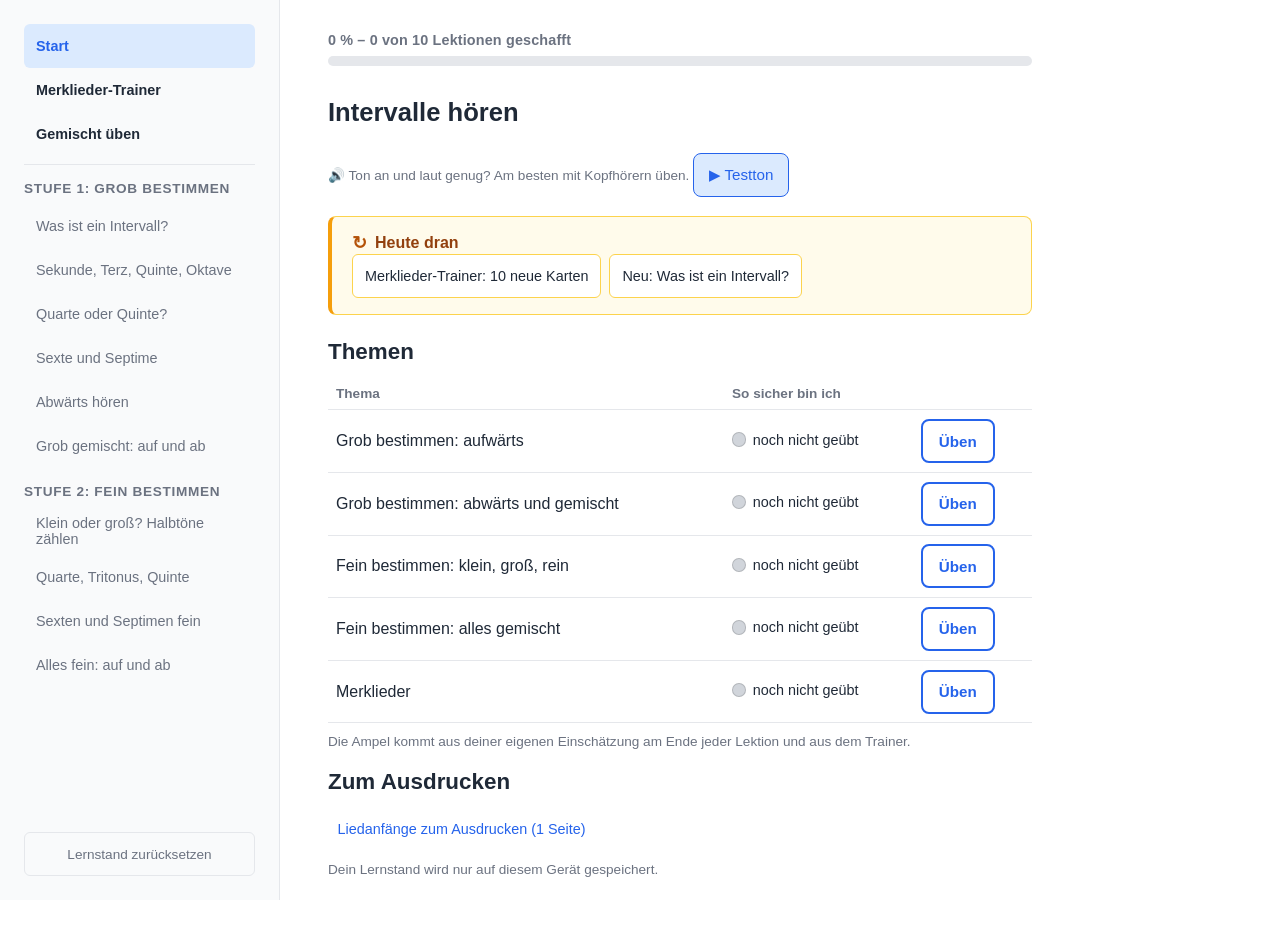
==== index.html @ 63606de2 "Lektion 2: nur große Terz, passend zum Merklied Co-Authored-By: Claude Opus 5.5 <noreply@anthropic.c" ====
<!DOCTYPE html>
<html lang="de">
<head>
  <meta charset="UTF-8">
  <meta name="viewport" content="width=device-width, initial-scale=1.0">
  <title>Intervalle hören</title>
  <link rel="stylesheet" href="css/style.css?v=1">
</head>
<body>
  <button class="menu-toggle" id="menu-toggle" aria-label="Menü">&#9776;</button>
  <aside id="sidebar">
    <div id="nav"></div>
    <button id="reset-progress">Lernstand zurücksetzen</button>
  </aside>
  <main id="content">
    <div id="progress-section">
      <div id="progress-label"></div>
      <div id="progress-bar-container"><div id="progress-bar"></div></div>
    </div>
    <div id="lesson-container"></div>
  </main>
  <script src="js/ka-daten.js?v=1"></script>
  <script src="js/progress.js?v=1"></script>
  <script src="js/exercises.js?v=1"></script>
  <script src="js/ton.js?v=1"></script>
  <script src="js/trainer.js?v=1"></script>
  <script src="js/renderer.js?v=1"></script>
  <script src="js/cards.js?v=1"></script>
  <script src="js/lessons-intervalle.js?v=2"></script>
  <script src="js/app.js?v=1"></script>
</body>
</html>
---- css/style.css ----
/* === CSS-Variablen === */
:root {
  --accent: #2563EB;
  --accent-light: #DBEAFE;
  --success: #16A34A;
  --error: #DC2626;
  --text: #1F2937;
  --text-light: #6B7280;
  --bg: #FFFFFF;
  --sidebar-bg: #F9FAFB;
  --border: #E5E7EB;
  --sidebar-width: 280px;
  --signal-high: #16A34A;
  --signal-low: #9CA3AF;
  --signal-carry: #F59E0B;
  --signal-active: #2563EB;
  --tap-min: 44px; /* Mindesthöhe für alles, was man antippt (iPad) */
}

/* === Reset === */
*,
*::before,
*::after {
  box-sizing: border-box;
  margin: 0;
  padding: 0;
}

/* === Body: CSS Grid Layout === */
body {
  display: grid;
  grid-template-columns: var(--sidebar-width) 1fr;
  min-height: 100vh;
  font-family: -apple-system, BlinkMacSystemFont, "Segoe UI", Roboto,
    "Helvetica Neue", Arial, sans-serif;
  color: var(--text);
  background: var(--bg);
}

/* === Sidebar === */
#sidebar {
  display: flex;
  flex-direction: column;
  background: var(--sidebar-bg);
  border-right: 1px solid var(--border);
  padding: 1.5rem;
  position: sticky;
  top: 0;
  height: 100vh;
  overflow-y: auto;
}

#sidebar h2 {
  font-size: 1.1rem;
  color: var(--accent);
  margin-bottom: 1.25rem;
  letter-spacing: 0.02em;
}

#sidebar h3 {
  font-size: 0.85rem;
  color: var(--text-light);
  text-transform: uppercase;
  letter-spacing: 0.05em;
  margin-bottom: 0.5rem;
  margin-top: 1rem;
}

#sidebar ul {
  list-style: none;
}

#sidebar li {
  padding: 0.5rem 0.75rem;
  border-radius: 6px;
  cursor: pointer;
  font-size: 0.9rem;
  color: var(--text);
  transition: background 0.15s ease;
}

#sidebar li:hover {
  background: var(--accent-light);
}

#sidebar li.active {
  background: var(--accent-light);
  color: var(--accent);
  font-weight: 600;
}

#sidebar li.completed {
  color: var(--success);
}

#sidebar li.in-progress {
  color: var(--text);
}

#sidebar li.not-started {
  color: var(--text-light);
}

/* Reset-Button: wird durch flex + margin-top:auto nach unten gedrückt */
#reset-progress {
  margin-top: auto;
  padding: 0.6rem 1rem;
  background: none;
  border: 1px solid var(--border);
  border-radius: 6px;
  color: var(--text-light);
  font-size: 0.85rem;
  cursor: pointer;
  transition: background 0.15s ease, color 0.15s ease;
}

#reset-progress:hover {
  background: var(--error);
  color: #fff;
  border-color: var(--error);
}

/* === Hauptinhalt === */
#content {
  padding: 2rem 3rem;
  max-width: 800px;
  min-width: 0; /* Grid-Spalte darf schmaler werden als ihr Inhalt (Handy) */
}

/* === Fortschrittsbalken === */
#progress-section {
  margin-bottom: 2rem;
}

#progress-label {
  font-size: 0.9rem;
  font-weight: 600;
  color: var(--text-light);
  margin-bottom: 0.5rem;
  letter-spacing: 0.01em;
}

#progress-bar-container {
  height: 10px;
  background: #E5E7EB;
  border-radius: 5px;
  overflow: hidden;
}

#progress-bar {
  height: 100%;
  background: var(--accent);
  border-radius: 5px;
  width: 0%;
  transition: width 0.4s ease;
}

/* === Spaced Repetition: "Heute faellig"-Sektion === */
#review-due {
  margin-bottom: 2rem;
}

.review-due-card {
  border: 1px solid #FCD34D;
  background: #FFFBEB;
  border-left: 4px solid #F59E0B;
  border-radius: 8px;
  padding: 1rem 1.25rem;
}

.review-due-head {
  font-size: 1rem;
  font-weight: 700;
  color: #92400E;
  display: flex;
  align-items: center;
  gap: 0.5rem;
}

.review-due-icon {
  display: inline-block;
  font-size: 1.1rem;
  color: #B45309;
}

.review-due-hint {
  font-size: 0.85rem;
  color: var(--text-light);
  margin: 0.4rem 0 0.8rem;
}

.review-due-list {
  display: flex;
  flex-wrap: wrap;
  gap: 0.5rem;
}

.review-due-btn {
  background: var(--bg);
  border: 1px solid #FCD34D;
  border-radius: 6px;
  padding: 0.5rem 0.75rem;
  font-size: 0.9rem;
  color: var(--text);
  cursor: pointer;
  text-align: left;
  transition: background 0.15s ease, border-color 0.15s ease;
  /* Touch-freundliche Mindesthoehe */
  min-height: 44px;
}

.review-due-btn:hover {
  background: #FEF3C7;
  border-color: #F59E0B;
}

/* Sidebar-Badge an faelliger Lektion */
.review-badge {
  margin-left: 0.4rem;
  font-size: 0.85rem;
  color: #B45309;
  font-weight: 700;
}

/* === Selbst-Check nach Lektionsabschluss (Assessment-Prompt) === */
.self-check {
  margin-top: 2rem;
  padding: 1.25rem;
  border: 1px solid var(--border);
  border-left: 4px solid var(--accent);
  border-radius: 8px;
  background: var(--accent-light);
}

.self-check-head {
  font-size: 1.05rem;
  font-weight: 700;
  color: var(--text);
}

.self-check-hint {
  font-size: 0.85rem;
  color: var(--text-light);
  margin: 0.4rem 0 1rem;
}

.self-check-btns {
  display: flex;
  flex-wrap: wrap;
  gap: 0.6rem;
}

.self-check-btn {
  flex: 1 1 140px;
  display: flex;
  flex-direction: column;
  align-items: center;
  gap: 0.15rem;
  padding: 0.7rem 0.5rem;
  border: 2px solid var(--border);
  border-radius: 8px;
  background: var(--bg);
  cursor: pointer;
  transition: border-color 0.15s ease, background 0.15s ease, transform 0.05s ease;
  /* Touch-freundlich */
  min-height: 56px;
}

.self-check-btn:hover { transform: translateY(-1px); }
.self-check-btn:active { transform: translateY(0); }

.sc-label { font-weight: 700; font-size: 0.95rem; color: var(--text); }
.sc-sub { font-size: 0.75rem; color: var(--text-light); }

.self-check-low:hover { border-color: #DC2626; background: #FEF2F2; }
.self-check-medium:hover { border-color: #F59E0B; background: #FFFBEB; }
.self-check-high:hover { border-color: var(--success); background: #F0FDF4; }

.self-check-done {
  font-size: 0.95rem;
  font-weight: 600;
  color: var(--success);
}

/* === Übungs-Header (Übung X von Y) === */
.exercise-header {
  font-size: 0.9rem;
  font-weight: 600;
  color: var(--text-light);
  margin-top: 2rem;
  margin-bottom: 0.75rem;
  padding-bottom: 0.5rem;
  border-bottom: 1px solid var(--border);
  letter-spacing: 0.02em;
  transition: color 0.3s ease;
}

.exercise-header:first-of-type {
  margin-top: 0.5rem;
}

.exercise-header.completed {
  color: var(--success);
}

.exercise-header.completed::after {
  content: ' ✓';
  font-weight: 700;
}

/* === Typografie === */
h1 {
  font-size: 1.8rem;
  margin-bottom: 1rem;
  color: var(--text);
}

h2 {
  font-size: 1.4rem;
  margin-bottom: 0.75rem;
  color: var(--text);
}

h3 {
  font-size: 1.1rem;
  margin-bottom: 0.5rem;
  color: var(--text);
}

p {
  line-height: 1.6;
  margin-bottom: 1rem;
  color: var(--text);
}

/* === Phase Tabs === */
.phase-tabs {
  display: flex;
  gap: 0;
  border-bottom: 2px solid var(--border);
  margin-bottom: 1.5rem;
}

.phase-tab {
  padding: 0.75rem 1.5rem;
  border: none;
  background: none;
  cursor: pointer;
  font-size: 0.95rem;
  color: var(--text-light);
  border-bottom: 2px solid transparent;
  margin-bottom: -2px;
  transition: all 0.2s;
}

.phase-tab:hover {
  color: var(--text);
}

.phase-tab.active {
  color: var(--accent);
  border-bottom-color: var(--accent);
  font-weight: 600;
}

/* === Phasen === */
.phase {
  display: none;
  animation: fadeIn 0.3s ease;
}

.phase.active {
  display: block;
}

@keyframes fadeIn {
  from { opacity: 0; transform: translateY(5px); }
  to { opacity: 1; transform: translateY(0); }
}

/* === Beispiel-Schritte === */
.example-step {
  background: var(--sidebar-bg);
  border: 1px solid var(--border);
  border-radius: 8px;
  margin-bottom: 0.75rem;
  overflow: hidden;
}

.example-step summary {
  padding: 0.75rem 1rem;
  cursor: pointer;
  font-weight: 600;
  color: var(--text);
  list-style: none;
}

.example-step summary::before {
  content: '▶ ';
  font-size: 0.7rem;
  margin-right: 0.5rem;
  transition: transform 0.2s;
  display: inline-block;
}

.example-step[open] summary::before {
  transform: rotate(90deg);
}

.step-content {
  padding: 0.75rem 1rem;
  border-top: 1px solid var(--border);
}

/* === Lektion Titel === */
#lesson-container h1 {
  margin-bottom: 1.5rem;
  font-size: 1.6rem;
}

/* === Uebungen allgemein === */
.exercise-question {
  font-weight: 600;
  margin-bottom: 1rem;
  font-size: 1.05rem;
}

.exercise-feedback {
  margin-top: 1rem;
  padding: 0.75rem 1rem;
  border-radius: 8px;
  font-size: 0.9rem;
}

.exercise-feedback.correct {
  background: #DCFCE7;
  color: #166534;
  border: 1px solid #BBF7D0;
}

.exercise-feedback.incorrect {
  background: #FEF2F2;
  color: #991B1B;
  border: 1px solid #FECACA;
}

/* === Multiple Choice === */
.mc-options {
  display: flex;
  flex-direction: column;
  gap: 0.5rem;
}

.mc-option {
  padding: 0.75rem 1rem;
  border: 2px solid var(--border);
  border-radius: 8px;
  background: white;
  cursor: pointer;
  text-align: left;
  font-size: 0.95rem;
  transition: all 0.2s;
}

.mc-option:hover:not(:disabled) {
  border-color: var(--accent);
  background: var(--accent-light);
}

.mc-option.correct {
  border-color: var(--success);
  background: #DCFCE7;
  color: #166534;
}

.mc-option.incorrect {
  border-color: var(--error);
  background: #FEF2F2;
  color: #991B1B;
}

.mc-option:disabled {
  cursor: not-allowed;
  opacity: 0.7;
}

.exercise-check-btn {
  margin-top: 1rem;
  padding: 0.6rem 1.5rem;
  background: var(--accent);
  color: white;
  border: none;
  border-radius: 6px;
  cursor: pointer;
  font-size: 0.95rem;
  transition: background 0.2s;
}

.exercise-check-btn:hover {
  background: #1D4ED8;
}

.exercise-check-btn:disabled {
  background: var(--text-light);
  cursor: not-allowed;
}

/* === Zuordnung === */
.matching-area {
  display: grid;
  grid-template-columns: 1fr 1fr;
  gap: 2rem;
  margin: 1rem 0;
}

.match-item {
  padding: 0.75rem 1rem;
  border: 2px solid var(--border);
  border-radius: 8px;
  cursor: pointer;
  text-align: center;
  margin-bottom: 0.5rem;
  transition: all 0.2s;
  user-select: none;
}

.match-item:hover {
  border-color: var(--accent);
}

.match-item.selected {
  border-color: var(--accent);
  background: var(--accent-light);
  box-shadow: 0 0 0 2px var(--accent-light);
}

.match-item.matched {
  opacity: 0.9;
  color: white;
  font-weight: 600;
}

/* === Responsive: Tablet (< 1024px) === */
@media (max-width: 1024px) {
  body {
    grid-template-columns: 1fr;
  }

  #sidebar {
    position: fixed;
    /* Feste Breite noetig, weil die Grid-Spalte hier wegfaellt. Verstecken per
       transform: translateX(-100%) verdeckt IMMER exakt die eigene Breite -
       robuster als ein fester left-Wert (sonst lugt die Sidebar ueber den Inhalt). */
    width: var(--sidebar-width);
    left: 0;
    top: 0;
    z-index: 100;
    transform: translateX(-100%);
    transition: transform 0.3s;
    box-shadow: none;
  }

  #sidebar.open {
    transform: translateX(0);
    box-shadow: 2px 0 10px rgba(0,0,0,0.1);
  }

  #content {
    padding: 1rem 1.5rem;
  }

  /* Fortschritts-Label nicht unter den fixen Hamburger schieben */
  #progress-label {
    padding-left: 52px;
    min-height: 32px;
  }

  /* Hamburger Button */
  .menu-toggle {
    display: block;
  }
}

@media (min-width: 1025px) {
  .menu-toggle {
    display: none;
  }
}

.menu-toggle {
  position: fixed;
  top: 1rem;
  left: 1rem;
  z-index: 101;
  background: var(--accent);
  color: white;
  border: none;
  border-radius: 6px;
  width: 44px;
  height: 44px;
  font-size: 1.2rem;
  cursor: pointer;
  /* display wird allein ueber die Media-Queries gesteuert (<=1024 block, >=1025 none).
     Kein display hier, sonst ueberschreibt diese spaeter stehende Regel die Query. */
}

.tip-box {
  background: #EFF6FF;
  border-left: 4px solid var(--accent);
  border-radius: 0 8px 8px 0;
  padding: 1rem 1.25rem;
  margin: 1.25rem 0;
}

.tip-box strong {
  color: var(--accent);
}

.warning-box {
  background: #FEF3C7;
  border-left: 4px solid #F59E0B;
  border-radius: 0 8px 8px 0;
  padding: 1rem 1.25rem;
  margin: 1.25rem 0;
}

.warning-box strong {
  color: #92400E;
}

.analogy-box {
  background: linear-gradient(135deg, #F0FDF4, #DCFCE7);
  border: 1px solid #BBF7D0;
  border-radius: 12px;
  padding: 1.25rem 1.5rem;
  margin: 1.25rem 0;
}

.analogy-box::before {
  content: '💡';
  font-size: 1.3rem;
  margin-right: 0.5rem;
}

/* === Ordering Exercise (Reihenfolge sortieren) === */
.exercise-ordering .ordering-list {
  list-style: none;
  padding: 0;
  margin: 1rem 0;
  counter-reset: ordering-counter;
}

.exercise-ordering .ordering-item {
  counter-increment: ordering-counter;
  display: flex;
  align-items: center;
  justify-content: space-between;
  padding: 0.75rem 1rem;
  border: 2px solid var(--border);
  border-radius: 8px;
  margin-bottom: 0.5rem;
  background: white;
  gap: 1rem;
  transition: border-color 0.15s, background 0.15s;
}

.exercise-ordering .ordering-item::before {
  content: counter(ordering-counter) ".";
  font-weight: 600;
  color: var(--text-light);
  min-width: 1.5rem;
  flex-shrink: 0;
}

.exercise-ordering .ordering-item:hover {
  border-color: var(--accent);
  background: var(--accent-light);
}

.exercise-ordering .ordering-text {
  flex: 1;
  font-size: 0.95rem;
  line-height: 1.4;
}

.exercise-ordering .ordering-buttons {
  display: flex;
  gap: 0.25rem;
  flex-shrink: 0;
}

.exercise-ordering .ordering-btn {
  width: 44px;
  height: 44px;
  border: 1px solid var(--border);
  border-radius: 6px;
  background: var(--sidebar-bg);
  cursor: pointer;
  font-size: 1.2rem;
  font-weight: bold;
  color: var(--text);
  transition: all 0.15s;
  display: inline-flex;
  align-items: center;
  justify-content: center;
}

.exercise-ordering .ordering-btn:hover:not(:disabled) {
  background: var(--accent);
  border-color: var(--accent);
  color: white;
}

.exercise-ordering .ordering-btn:disabled {
  opacity: 0.3;
  cursor: not-allowed;
}

/* Print-Stylesheet (für späteren AB-Export) */
@media print {
  .phase-tabs,
#sidebar,
#progress-section,
.menu-toggle {
    display: none !important;
  }
  .phase {
    display: block !important;
    page-break-before: always;
  }
  
}

/* =====================================================================
   Ergänzungen für Übungstypen und Boxen
   ===================================================================== */

/* why-context (amber) -- Motivation/Praxisbezug */
.why-context {
  background: #FFF1F2;
  border-left: 4px solid #FECDD3;
  padding: 0.85rem 1rem;
  border-radius: 8px;
  margin: 1rem 0;
}

/* Intro-Text ueber den Uebungen */
.exercises-intro {
  background: var(--accent-light);
  border-radius: 8px;
  padding: 0.85rem 1rem;
  margin-bottom: 1.25rem;
  font-size: 0.95rem;
}

/* neutrales Feedback (z.B. Loesung gezeigt) */
.exercise-feedback.neutral {
  background: #F3F4F6;
  color: #374151;
  border: 1px solid #E5E7EB;
}

/* "Loesung zeigen"-Button: dezent,
sekundaer */
.exercise-solve-btn {
  margin-top: 1rem;
  margin-left: 0.5rem;
  padding: 0.6rem 1.2rem;
  background: #fff;
  color: var(--accent);
  border: 1px solid var(--accent);
  border-radius: 6px;
  cursor: pointer;
  font-size: 0.95rem;
}
.exercise-solve-btn:hover { background: var(--accent-light); }

/* ---------------- Fill-in-blank (Lueckentext) ---------------- */
.exercise-fill .fill-text {
  font-size: 1.05rem;
  line-height: 2.4;
}
.fill-input {
  display: inline-block;
  min-width: 90px;
  padding: 0.3rem 0.5rem;
  margin: 0 2px;
  border: 2px solid var(--border);
  border-radius: 6px;
  font-size: 1rem;
  font-family: inherit;
  background: #fff;
}
.fill-input:focus { outline: none; border-color: var(--accent); }
.fill-input.correct { border-color: var(--success); background: #DCFCE7; }
.fill-input.incorrect { border-color: var(--error); background: #FEF2F2; }
.fill-input.revealed { border-color: #F59E0B; background: #FFFBEB; }
.fill-btn-row { display: flex; flex-wrap: wrap; gap: 0; align-items: center; }
.vocab-card {
  background: var(--sidebar-bg);
  border: 1px solid var(--border);
  border-radius: 12px;
  padding: 1.5rem;
  text-align: center;
}
.vocab-prompt {
  font-size: 1.5rem;
  font-weight: 600;
  color: var(--text);
  margin-bottom: 0.5rem;
}
.vocab-hint {
  font-size: 0.9rem;
  color: var(--text-light);
  margin-bottom: 1rem;
}
.vocab-input {
  width: 100%;
  max-width: 320px;
  padding: 0.7rem 0.9rem;
  font-size: 1.1rem;
  text-align: center;
  border: 2px solid var(--border);
  border-radius: 8px;
  font-family: inherit;
  margin: 0.5rem 0 1rem;
}
.vocab-input:focus { outline: none; border-color: var(--accent); }
.vocab-input.correct { border-color: var(--success); background: #DCFCE7; }
.vocab-input.incorrect { border-color: var(--error); background: #FEF2F2; }
.vocab-card .exercise-check-btn { margin-top: 0.25rem; min-height: 44px; }
.vocab-next { background: var(--success); }
.vocab-next:hover { background: #15803D; }
.vocab-done { font-size: 1.05rem; line-height: 1.6; }

/* ---------------- Listening ---------------- */
.listening-controls { display: flex; gap: 0.75rem; flex-wrap: wrap; margin: 0.5rem 0 1rem; }
.listening-play-btn,
.listening-slow-btn {
  padding: 0.7rem 1.4rem;
  min-height: 44px;
  border: none;
  border-radius: 8px;
  font-size: 1rem;
  cursor: pointer;
}
.listening-play-btn { background: var(--accent); color: #fff; }
.listening-play-btn:hover { background: #1D4ED8; }
.listening-slow-btn { background: var(--accent-light); color: var(--accent); }
.listening-slow-btn:hover { background: #BFDBFE; }
.listening-question { margin-top: 0.5rem; }
.listening-transcript {
  margin-top: 1rem;
  background: var(--sidebar-bg);
  border: 1px solid var(--border);
  border-radius: 8px;
  padding: 0.5rem 1rem;
}
.listening-transcript summary { cursor: pointer; color: var(--text-light); font-size: 0.9rem; }
.listening-transcript-text { margin-top: 0.5rem; font-style: italic; line-height: 1.6; }

/* ---------------- Free-text (Schreibaufgabe) ---------------- */
.freetext-area {
  width: 100%;
  padding: 0.8rem;
  border: 2px solid var(--border);
  border-radius: 8px;
  font-size: 1rem;
  font-family: inherit;
  line-height: 1.6;
  resize: vertical;
  margin-top: 0.5rem;
}
.freetext-area:focus { outline: none; border-color: var(--accent); }
.freetext-counter { font-size: 0.8rem; color: var(--text-light); margin: 0.3rem 0 0.5rem; }
.freetext-model {
  margin-top: 1rem;
  background: #F0FDF4;
  border: 1px solid #BBF7D0;
  border-radius: 8px;
  padding: 1rem;
}
.freetext-model-head { font-weight: 600; margin-bottom: 0.5rem; }
.freetext-model-text { line-height: 1.7; }
.freetext-model-hint { margin-top: 0.75rem; font-size: 0.88rem; color: var(--text-light); }
.freetext-selfcheck { margin-top: 1rem; }
.freetext-sc-head { font-weight: 600; margin-bottom: 0.5rem; }
.freetext-sc-btns { display: flex; gap: 0.6rem; flex-wrap: wrap; }
.freetext-sc-btn {
  padding: 0.6rem 1rem;
  min-height: 44px;
  border: 1px solid var(--border);
  border-radius: 8px;
  background: #fff;
  cursor: pointer;
  font-size: 0.95rem;
}
.freetext-sc-btn:hover { background: var(--sidebar-bg); }

/* PDF-Lernpaket-Links in der Sidebar */
#pdf-paket { margin-top: 1.5rem; padding-top: 1rem; border-top: 1px solid var(--border); }
#pdf-paket h3 { font-size: 0.95rem; color: var(--text); margin-bottom: 0.5rem; }
.pdf-links { list-style: none; padding: 0; margin: 0; }
.pdf-links li { margin: 0; }
.pdf-links a {
  display: block;
  padding: 0.55rem 0.6rem;
  color: var(--accent);
  text-decoration: none;
  font-size: 0.9rem;
  border-radius: 6px;
  min-height: 40px;
}
.pdf-links a:hover { background: var(--accent-light); }

/* =====================================================================
   KA-Vorlage (Lernpaket-Audit 11/2026)
   ===================================================================== */

/* Alles, was man antippt, mindestens 44 px hoch */
.mc-option, .match-item, .phase-tab, .exercise-check-btn, .exercise-solve-btn,
.fill-input, .vocab-input, #sidebar li, .ordering-btn, .self-check-btn,
.review-due-btn, .freetext-sc-btn, .listening-play-btn, .listening-slow-btn,
.topic-go, .trainer-speak, #reset-progress, .menu-toggle, summary, .pdf-links a {
  min-height: var(--tap-min);
}
.ordering-btn, .menu-toggle { min-width: var(--tap-min); }
summary { display: flex; align-items: center; }

/* Seitenleiste: Startseite + Trainer oben */
#nav h3 { margin-top: 1rem; }
.nav-top { border-bottom: 1px solid var(--border); padding-bottom: 0.5rem; margin-bottom: 0.25rem; }
.nav-top li { font-weight: 600; }
#sidebar li { display: flex; align-items: center; }

/* Startseite */
.start-date { font-size: 1.05rem; margin: 0.25rem 0 1.25rem; line-height: 1.6; }
.start-left { color: var(--accent); font-weight: 700; }
.start-small { font-size: 0.85rem; color: var(--text-light); margin: 0.5rem 0 1rem; }
#lesson-container > .review-due-card { margin-bottom: 1.5rem; }
.start-pending { border: 2px solid var(--accent); border-radius: 10px; padding: 0.75rem 1rem; margin-bottom: 1rem; }
.start-pending .self-check { margin-top: 0.5rem; border: none; padding: 0; background: none; }

.topic-table { width: 100%; border-collapse: collapse; margin: 0.5rem 0; }
.topic-table th, .topic-table td { text-align: left; padding: 0.55rem 0.5rem; border-bottom: 1px solid var(--border); vertical-align: middle; }
.topic-table th { font-size: 0.85rem; color: var(--text-light); font-weight: 600; }
.topic-go {
  padding: 0.4rem 1rem; border: 2px solid var(--accent); background: white; color: var(--accent);
  border-radius: 8px; font-weight: 600; cursor: pointer; font-size: 0.95rem;
}
.topic-go:hover { background: var(--accent-light); }

/* Ampel: Farbe UND Text, damit es auch ohne Farbsehen klar ist */
.ampel { display: inline-flex; align-items: center; gap: 0.4rem; font-size: 0.9rem; white-space: nowrap; }
.ampel-dot { width: 0.9rem; height: 0.9rem; border-radius: 50%; flex: none; border: 1px solid rgba(0,0,0,0.15); }
.ampel-none .ampel-dot { background: #D1D5DB; }
.ampel-low .ampel-dot { background: var(--error); }
.ampel-medium .ampel-dot { background: #F59E0B; }
.ampel-high .ampel-dot { background: var(--success); }
.ampel-partial .ampel-dot { background: linear-gradient(90deg, #F59E0B 50%, #D1D5DB 50%); }
.pdf-links a { display: flex; align-items: center; }
/* 6: Menü-Knopf (fixed, oben links) überdeckt sonst den ersten Eintrag der Seitenleiste */
@media (max-width: 1024px) { #sidebar { padding-top: 4.5rem; } }

/* Gemischt üben */
.mixed-go { margin: 0.25rem 0 1.25rem; }

/* Trainer */
.trainer-stats { display: flex; flex-wrap: wrap; gap: 0.5rem 1rem; font-size: 0.9rem; color: var(--text-light); margin: 0.25rem 0 1rem; }
.trainer-intro p { margin-bottom: 0.75rem; }
.trainer-small { font-size: 0.85rem; color: var(--text-light); }
.trainer-done-text { font-size: 1.1rem; color: var(--success); font-weight: 600; }
.vocab-progress { font-size: 0.85rem; color: var(--text-light); margin-bottom: 0.5rem; }
.trainer-back { font-size: 1.15rem; font-weight: 600; margin: 0.75rem 0; padding: 0.75rem 1rem; background: var(--accent-light); border-radius: 8px; }
.trainer-example { font-style: italic; color: var(--text-light); margin: 0.5rem 0; }
.trainer-speak {
  display: inline-flex; align-items: center; padding: 0.4rem 0.9rem; margin: 0.25rem 0.5rem 0.5rem 0;
  border: 1px solid var(--border); background: white; border-radius: 8px; cursor: pointer; font-size: 0.95rem;
}
.vocab-card .exercise-check-btn { margin-right: 0.5rem; }

/* Zahl tippen */
.number-row { display: flex; align-items: center; gap: 0.5rem; margin: 0.5rem 0; }
.number-input { width: 9rem; font-size: 1.05rem; }
.number-unit { font-weight: 600; }
.number-solution { margin: 0.5rem 0; padding: 0.5rem 0.75rem; background: white; border-radius: 6px; line-height: 1.7; }

@media (max-width: 600px) {
  #content { padding: 1rem; }
  .topic-table th:nth-child(2), .topic-table td:nth-child(2) { display: none; }
  .topic-table th, .topic-table td { padding: 0.5rem 0.3rem; }
  .ampel { white-space: normal; }
}

/* Wort- und Info-Tabellen in Erklärungen */
.info-table { width: 100%; border-collapse: collapse; margin: 0.75rem 0; font-size: 0.95rem; }
.info-table th, .info-table td { border: 1px solid var(--border); padding: 0.55rem 0.7rem; text-align: left; vertical-align: top; line-height: 1.4; }
.info-table th { background: var(--accent-light); }
.info-table tr:nth-child(even) td { background: #F9FAFB; }
.info-table td:first-child { font-weight: 600; width: 40%; overflow-wrap: anywhere; }

/* ---------------- Intervalle hören ---------------- */
.play-btn {
  min-height: var(--tap-min);
  padding: 0.4rem 0.9rem;
  margin: 0.15rem 0.25rem 0.15rem 0;
  border: 1px solid var(--accent);
  border-radius: 8px;
  background: var(--accent-light);
  color: var(--accent);
  font-size: 0.95rem;
  cursor: pointer;
  white-space: nowrap;
}
.play-btn:active { background: var(--accent); color: #fff; }
.klaviatur { display: block; width: 100%; max-width: 560px; margin: 0.75rem 0 1.25rem; touch-action: manipulation; }
.klaviatur .key { cursor: pointer; }
.klaviatur .key:active rect { opacity: 0.6; }
.ear-status { color: var(--text-light); margin: 0.25rem 0 0.5rem; }
.ear-options .mc-option { text-align: center; }
.exercise-ear .exercise-feedback p { margin: 0.25rem 0; }
.ear-compare { font-size: 0.95rem; }
.ear-result { margin-top: 1rem; padding: 0.75rem 1rem; border-radius: 8px; line-height: 1.8; }
.ear-result.ok { background: #ecfdf5; border: 1px solid #10b981; }
.ear-result.retry { background: #fffbeb; border: 1px solid #f59e0b; }
.ear-result button { margin-top: 0.5rem; }
.ear-options { display: grid; grid-template-columns: repeat(auto-fill, minmax(150px, 1fr)); gap: 0.5rem; }
.phase ol { padding-left: 1.6rem; }
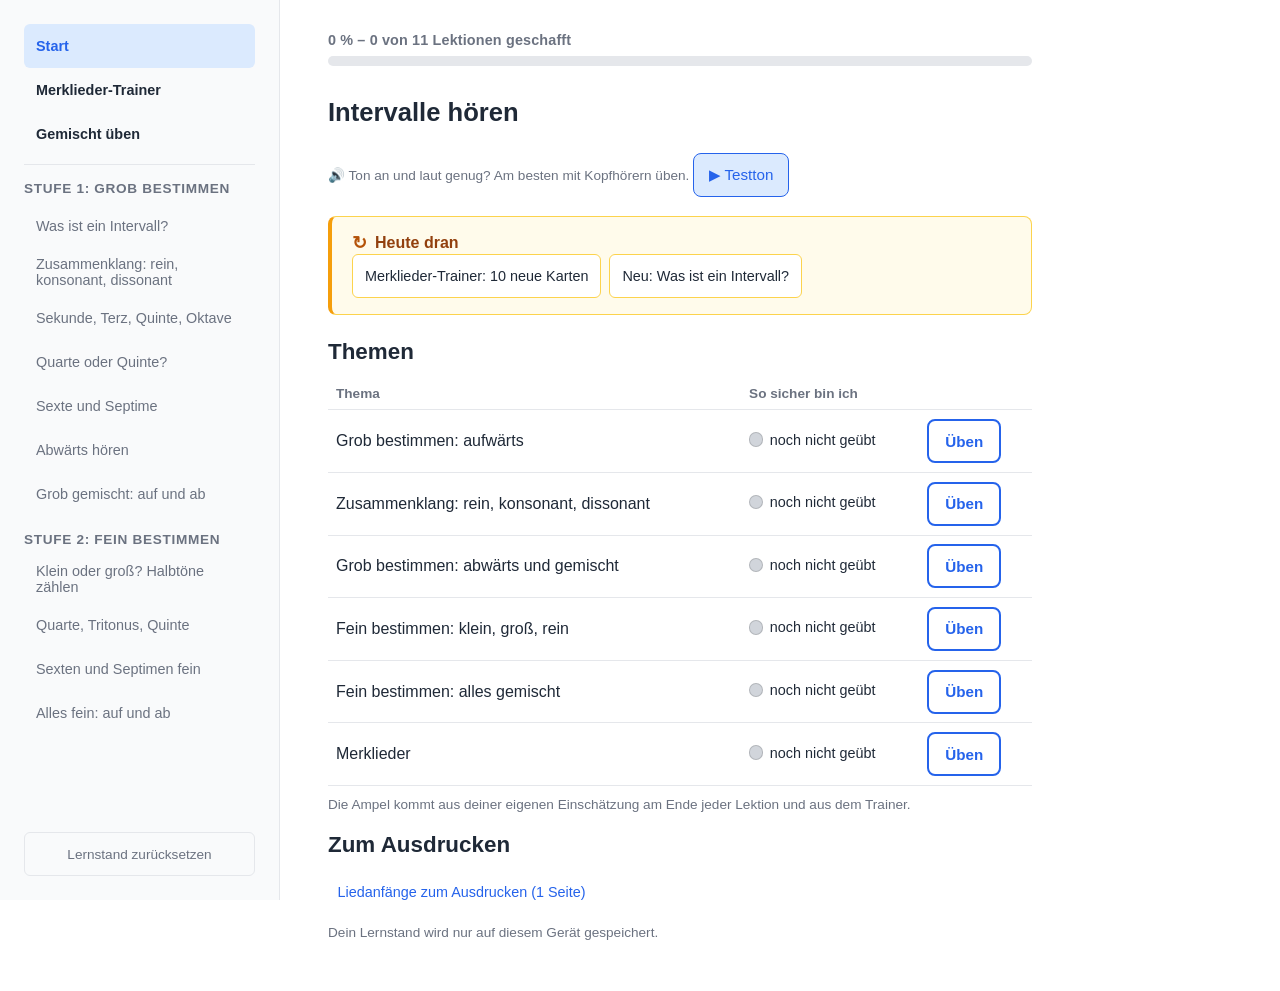
==== commit 5c25ab3f: "Alle Hörübungen: tief-hoch, hoch-tief, zusammen; Klang rein/konsonant/dissonant; neue Lektion Zusamm" ====
--- a/index.html
+++ b/index.html
@@ -19,14 +19,14 @@
     </div>
     <div id="lesson-container"></div>
   </main>
-  <script src="js/ka-daten.js?v=1"></script>
+  <script src="js/ka-daten.js?v=2"></script>
   <script src="js/progress.js?v=1"></script>
   <script src="js/exercises.js?v=1"></script>
-  <script src="js/ton.js?v=1"></script>
+  <script src="js/ton.js?v=5"></script>
   <script src="js/trainer.js?v=1"></script>
-  <script src="js/renderer.js?v=1"></script>
-  <script src="js/cards.js?v=1"></script>
-  <script src="js/lessons-intervalle.js?v=2"></script>
+  <script src="js/renderer.js?v=2"></script>
+  <script src="js/cards.js?v=2"></script>
+  <script src="js/lessons-intervalle.js?v=4"></script>
   <script src="js/app.js?v=1"></script>
 </body>
 </html>
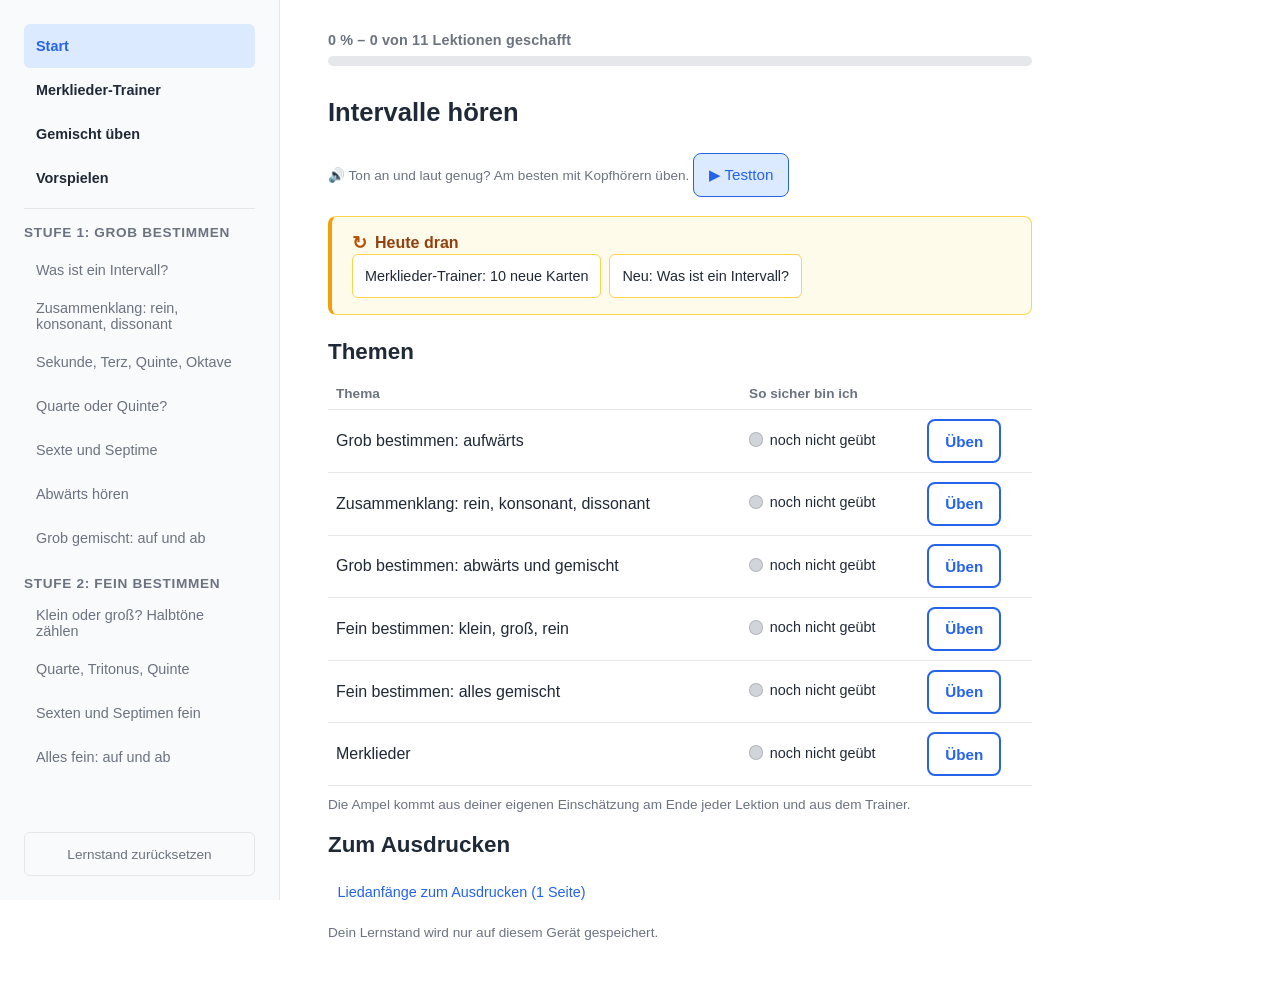
==== commit b88a0670: "Neue Seite Vorspielen: Startton, Intervall (inkl. Tritonus) und Richtung frei wählen Co-Authored-By:" ====
--- a/index.html
+++ b/index.html
@@ -4,7 +4,7 @@
   <meta charset="UTF-8">
   <meta name="viewport" content="width=device-width, initial-scale=1.0">
   <title>Intervalle hören</title>
-  <link rel="stylesheet" href="css/style.css?v=1">
+  <link rel="stylesheet" href="css/style.css?v=2">
 </head>
 <body>
   <button class="menu-toggle" id="menu-toggle" aria-label="Menü">&#9776;</button>
@@ -22,11 +22,12 @@
   <script src="js/ka-daten.js?v=2"></script>
   <script src="js/progress.js?v=1"></script>
   <script src="js/exercises.js?v=1"></script>
-  <script src="js/ton.js?v=5"></script>
+  <script src="js/ton.js?v=6"></script>
   <script src="js/trainer.js?v=1"></script>
-  <script src="js/renderer.js?v=2"></script>
+  <script src="js/renderer.js?v=3"></script>
   <script src="js/cards.js?v=2"></script>
   <script src="js/lessons-intervalle.js?v=4"></script>
-  <script src="js/app.js?v=1"></script>
+  <script src="js/vorspielen.js?v=1"></script>
+  <script src="js/app.js?v=2"></script>
 </body>
 </html>
--- a/css/style.css
+++ b/css/style.css
@@ -1026,3 +1026,9 @@
 .ear-result button { margin-top: 0.5rem; }
 .ear-options { display: grid; grid-template-columns: repeat(auto-fill, minmax(150px, 1fr)); gap: 0.5rem; }
 .phase ol { padding-left: 1.6rem; }
+
+/* ---------------- Vorspielen ---------------- */
+.vs-title { font-size: 1.1rem; margin: 1.25rem 0 0.5rem; }
+.vs-grid { display: grid; grid-template-columns: repeat(auto-fill, minmax(130px, 1fr)); gap: 0.5rem; }
+.vs-grid .mc-option { text-align: center; min-height: 44px; }
+.vs-grid .mc-option.vs-sel { background: var(--accent); color: #fff; border-color: var(--accent); }
